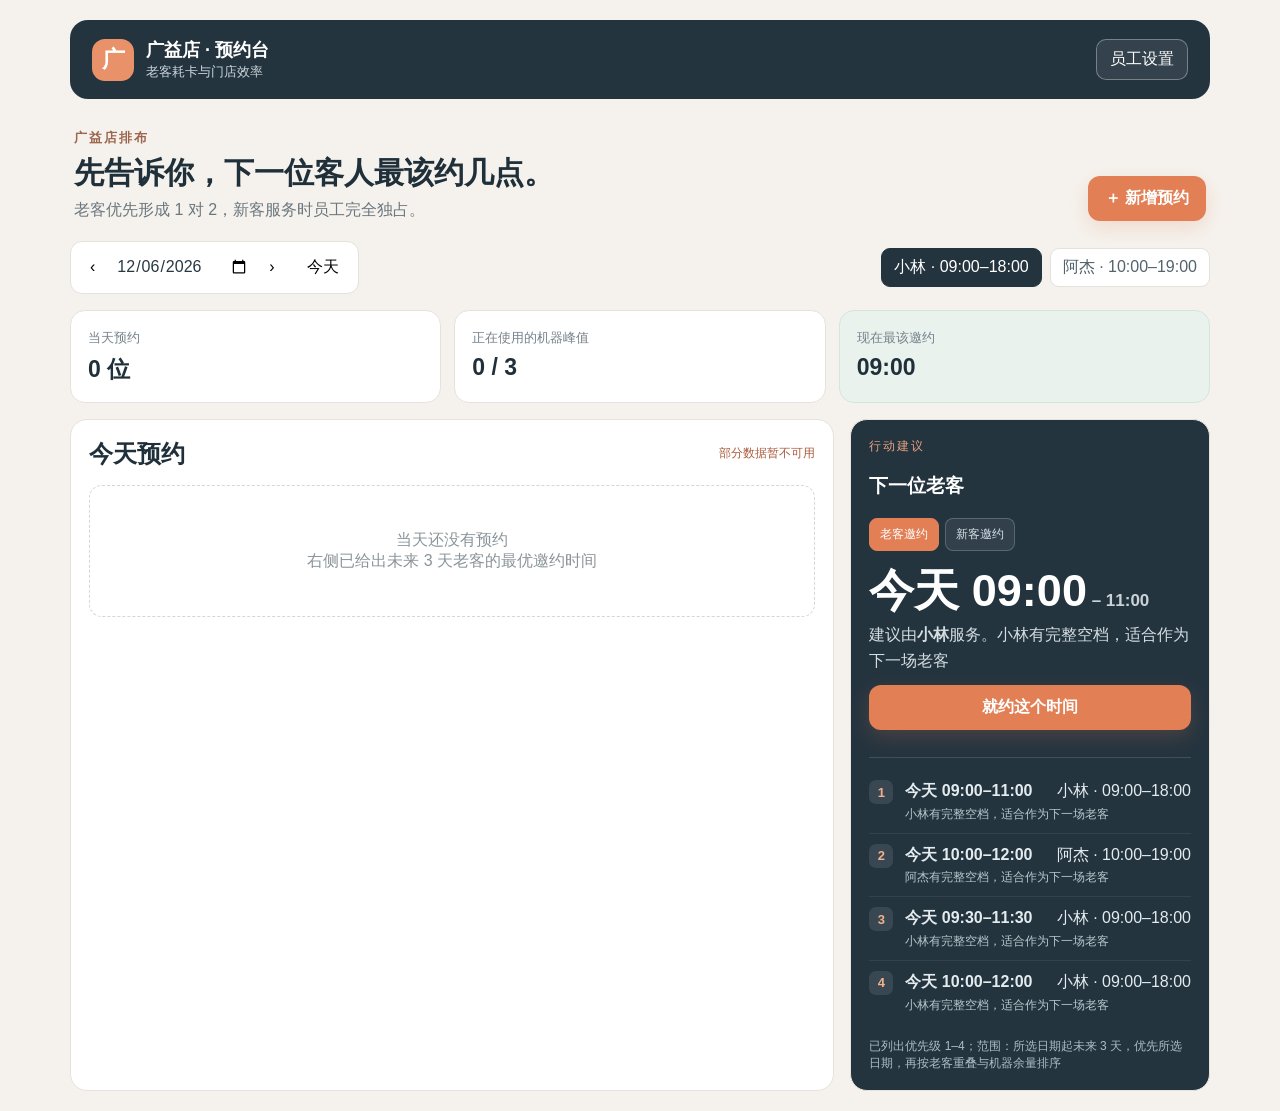
==== guangyi/index.html @ fbfb7213 "Add standalone Guangyi store appointment desk" ====
<!doctype html>
<html lang="zh-CN">
<head>
  <meta charset="utf-8">
  <meta name="viewport" content="width=device-width,initial-scale=1,viewport-fit=cover">
  <meta name="theme-color" content="#24343f">
  <title>广益店 · 预约台</title>
  <style>
    *{box-sizing:border-box}body{margin:0;background:#f5f2ed;color:#20303a;font-family:-apple-system,BlinkMacSystemFont,"Segoe UI","PingFang SC","Microsoft YaHei",sans-serif}button,input,select{font:inherit}button{cursor:pointer}.app{max-width:1180px;margin:auto;padding:20px}.top{display:flex;justify-content:space-between;align-items:center;background:#24343f;color:#fff;padding:18px 22px;border-radius:18px}.brand{display:flex;gap:12px;align-items:center}.logo{width:42px;height:42px;border-radius:13px;background:#e99168;display:grid;place-items:center;font-size:23px;font-weight:800}.brand strong{display:block;font-size:18px}.brand small{color:#cbd5da}.ghost{border:1px solid #ffffff55;background:#ffffff12;color:#fff;border-radius:10px;padding:9px 13px}.intro{display:flex;justify-content:space-between;gap:20px;align-items:end;padding:30px 4px 20px}.intro p{margin:0 0 7px;color:#9c654c;font-size:13px;font-weight:700;letter-spacing:2px}.intro h1{margin:0;font-size:30px;line-height:1.25}.intro span{display:block;margin-top:8px;color:#6b777e}.primary{border:0;background:#e27f55;color:#fff;border-radius:12px;padding:12px 17px;font-weight:700;box-shadow:0 7px 20px #e27f5533}.controls{display:flex;justify-content:space-between;gap:12px;align-items:center;margin-bottom:16px}.datebox,.stafftabs{display:flex;align-items:center;gap:8px}.datebox{background:#fff;padding:7px;border-radius:12px;border:1px solid #e5e1dc}.datebox button,.stafftabs button{border:0;background:transparent;padding:8px 12px;border-radius:9px}.datebox input{border:0;color:#283843;outline:0}.stafftabs{flex-wrap:wrap}.stafftabs button{background:#fff;border:1px solid #e5e1dc;color:#53636c}.stafftabs button.active{background:#24343f;color:#fff;border-color:#24343f}.stats{display:grid;grid-template-columns:repeat(3,1fr);gap:13px;margin-bottom:16px}.stat{background:#fff;padding:17px;border-radius:15px;border:1px solid #e7e2dc}.stat small{color:#75828a}.stat strong{display:block;font-size:23px;margin-top:7px}.stat.best{background:#eaf2ee;border-color:#d3e6dc}.grid{display:grid;grid-template-columns:minmax(0,1.7fr) minmax(280px,.8fr);gap:16px}.panel{background:#fff;border:1px solid #e7e2dc;border-radius:17px;padding:18px}.panelhead{display:flex;justify-content:space-between;align-items:center;margin-bottom:15px}.panelhead h2,.panelhead h3{margin:0}.status{font-size:12px;color:#62816e}.schedule{display:grid;gap:10px}.empty{padding:44px 15px;text-align:center;color:#89949a;border:1px dashed #d9d5cf;border-radius:13px}.booking{display:grid;grid-template-columns:92px 1fr auto;gap:12px;align-items:center;border:1px solid #e6e1da;border-left:5px solid #6f94c8;border-radius:12px;padding:13px;background:#fff}.booking.old{border-left-color:#e58d64}.booking time{font-weight:800}.booking strong{display:block}.booking small{color:#79868d}.delete{border:0;background:#f6eee9;color:#a45639;border-radius:8px;padding:7px 9px}.recommend{background:#24343f;color:#fff}.recommend .eyebrow{color:#e8a07f;font-size:12px;letter-spacing:2px}.heroTime{font-size:45px;font-weight:850;line-height:1;margin:17px 0 9px}.heroTime small{font-size:17px;color:#c9d3d8}.reason{color:#d4dde1;line-height:1.6}.recommend .primary{width:100%;margin:12px 0}.alts{border-top:1px solid #ffffff22;margin-top:15px;padding-top:12px}.alt{display:flex;justify-content:space-between;color:#e3ebee;padding:9px 0;border-bottom:1px solid #ffffff12}.syncnote{font-size:12px;color:#aebcc3;margin-top:14px}.backdrop{position:fixed;inset:0;background:#17232bbb;display:none;align-items:center;justify-content:center;padding:18px;z-index:20}.backdrop.show{display:flex}.modal{width:min(520px,100%);max-height:92vh;overflow:auto;background:#fff;border-radius:18px;padding:22px}.modalhead{display:flex;justify-content:space-between;align-items:center;margin-bottom:16px}.modalhead h2{margin:0}.close{border:0;background:#eeeae5;border-radius:9px;width:34px;height:34px;font-size:21px}.field{display:block;margin:13px 0;color:#53616a;font-size:13px}.field input,.field select{display:block;width:100%;margin-top:7px;padding:12px;border:1px solid #ddd8d2;border-radius:10px;background:#fff}.twocol{display:grid;grid-template-columns:1fr 1fr;gap:12px}.actions{display:flex;justify-content:flex-end;gap:9px;margin-top:18px}.secondary{border:1px solid #d9d3cc;background:#fff;border-radius:10px;padding:10px 14px}.employeeRow{border:1px solid #e2ddd7;border-radius:12px;padding:12px;margin:9px 0}.employeeRow .rowtop{display:flex;justify-content:space-between;align-items:center;margin-bottom:9px}.employeeRow input[type=text]{border:0;font-weight:700;max-width:140px}.employeeRow .times{display:flex;gap:7px;align-items:center}.employeeRow .times input{min-width:0;width:115px;padding:8px;border:1px solid #ddd8d2;border-radius:8px}.toast{position:fixed;left:50%;bottom:28px;transform:translateX(-50%);background:#24343f;color:#fff;padding:11px 17px;border-radius:12px;opacity:0;pointer-events:none;transition:.2s;z-index:30}.toast.show{opacity:1}.offline{color:#a95c3e}
    @media(max-width:760px){.app{padding:12px}.top{border-radius:14px}.intro{align-items:flex-start;flex-direction:column;padding-top:22px}.intro h1{font-size:25px}.controls{align-items:stretch;flex-direction:column}.datebox{justify-content:space-between}.stafftabs{overflow:auto;flex-wrap:nowrap}.stafftabs button{white-space:nowrap}.stats{grid-template-columns:1fr}.grid{grid-template-columns:1fr}.recommend{grid-row:1}.booking{grid-template-columns:78px 1fr}.booking .delete{grid-column:2;justify-self:start}.twocol{grid-template-columns:1fr}.heroTime{font-size:39px}}
    .recTabs{display:flex;gap:6px;margin:13px 0 3px}.recTabs button{border:1px solid #ffffff33;background:#ffffff10;color:#d5e0e4;border-radius:8px;padding:7px 10px;font-size:12px}.recTabs button.active{background:#e27f55;border-color:#e27f55;color:#fff}.alts{border-top:1px solid #ffffff22;margin-top:15px;padding-top:12px}.alt{display:grid;grid-template-columns:28px 1fr;gap:8px;color:#e3ebee;padding:10px 0;border-bottom:1px solid #ffffff12}.alt:last-child{border-bottom:0}.rank{width:24px;height:24px;border-radius:7px;background:#ffffff18;color:#f2b08e;display:grid;place-items:center;font-weight:800;font-size:13px}.altmain{min-width:0}.alttop{display:flex;justify-content:space-between;gap:8px;line-height:1.35}.altmeta{display:block;color:#b8c6cc;font-size:12px;margin-top:4px}
  </style>
</head>
<body>
  <main class="app">
    <header class="top"><div class="brand"><div class="logo">广</div><div><strong>广益店 · 预约台</strong><small>老客耗卡与门店效率</small></div></div><button class="ghost" id="settingsBtn">员工设置</button></header>
    <section class="intro"><div><p>广益店排布</p><h1>先告诉你，下一位客人最该约几点。</h1><span>老客优先形成 1 对 2，新客服务时员工完全独占。</span></div><button class="primary" id="addBtn">＋ 新增预约</button></section>
    <section class="controls"><div class="datebox"><button id="prevDay">‹</button><input id="dateInput" type="date"><button id="nextDay">›</button><button id="todayBtn">今天</button></div><div class="stafftabs" id="staffTabs"></div></section>
    <section class="stats"><div class="stat"><small>当天预约</small><strong id="countStat">0 位</strong></div><div class="stat"><small>正在使用的机器峰值</small><strong id="machineStat">0 / 3</strong></div><div class="stat best"><small>现在最该邀约</small><strong id="bestStat">—</strong></div></section>
    <section class="grid"><div class="panel"><div class="panelhead"><h2 id="scheduleTitle">当天预约</h2><span class="status" id="syncStatus">正在同步…</span></div><div class="schedule" id="schedule"></div></div><aside class="panel recommend"><div class="eyebrow">行动建议</div><h3 id="recommendTitle">下一位老客</h3><div class="recTabs"><button data-rec-type="old" class="active">老客邀约</button><button data-rec-type="new">新客邀约</button></div><div id="recommendBody"></div></aside></section>
  </main>

  <div class="backdrop" id="bookingModal"><div class="modal"><div class="modalhead"><h2>新增预约</h2><button class="close" data-close="bookingModal">×</button></div><label class="field">客人姓名<input id="customerInput" placeholder="例如：王女士"></label><div class="twocol"><label class="field">客人类型<select id="typeInput"><option value="old">老客 · 1 对 2</option><option value="new">新客 · 1 对 1</option></select></label><label class="field">服务安排（默认系统自动）<select id="employeeInput"></select></label></div><div class="twocol"><label class="field">开始时间<select id="timeInput"></select></label><label class="field" id="machineField">使用机器数<select id="machineInput"><option value="1">1 台</option><option value="2">2 台</option></select></label></div><div class="actions"><button class="secondary" data-close="bookingModal">取消</button><button class="primary" id="saveBooking">保存预约</button></div></div></div>
  <div class="backdrop" id="settingsModal"><div class="modal"><div class="modalhead"><h2>员工排班</h2><button class="close" data-close="settingsModal">×</button></div><div id="employeeSettings"></div><button class="secondary" id="addEmployee">＋ 添加员工</button><div class="actions"><button class="primary" id="saveSettings">保存设置</button></div></div></div>
  <div class="toast" id="toast"></div>

  <script>
  (()=>{
    const DATA_URL='https://api.npoint.io/6899a8f889700b69a0fe';
    const AIDIO_URL='https://cms-pro.qitianmeishi.com/admin-api/aidio/open/data/v2';
    const AIDIO_KEY=atob('RHQ1UmVHMnl3NWtDN0ZmVGNERWF5VGVpMTlwMTFNMmg=');
    const STORE_ID=14;
    const DEFAULT_EMPLOYEES=[{id:'a',name:'小林',color:'#ec8f63',start:'09:00',end:'18:00',active:true},{id:'b',name:'阿杰',color:'#5b8def',start:'10:00',end:'19:00',active:true}];
    let state={appointments:[],employees:DEFAULT_EMPLOYEES.map(x=>({...x})),dismissedExternalIds:[]};
    let externalAppointments=[];
    const $=id=>document.getElementById(id), pad=n=>String(n).padStart(2,'0');
    let date=localDate(new Date()), selected='a', recommendationType='old', recs=[];
    function localDate(d){return d.getFullYear()+'-'+pad(d.getMonth()+1)+'-'+pad(d.getDate())}
    function toMin(v){const [h,m]=v.split(':').map(Number);return h*60+m}
    function fromMin(n){return pad(Math.floor(n/60))+':'+pad(n%60)}
    function overlaps(a,b,c,d){return a<d&&c<b}
    function esc(v){return String(v).replace(/[&<>'"]/g,c=>({'&':'&amp;','<':'&lt;','>':'&gt;',"'":'&#39;','"':'&quot;'}[c]))}
    function slots(){return Array.from({length:19},(_,i)=>fromMin(9*60+i*30))}
    function dayItems(targetDate=date){return [...state.appointments,...externalAppointments].filter(a=>a.date===targetDate)}
    function employee(id){return state.employees.find(e=>e.id===id)}
    function bookable(empId,start,type,machineCount=1,targetDate=date){const emp=employee(empId);if(!emp||!emp.active)return false;const s=toMin(start),e=s+120;if(s<toMin(emp.start)||s>toMin(emp.end)-60)return false;for(let m=s;m<e;m+=30){const busy=dayItems(targetDate).filter(a=>a.employeeId===empId&&overlaps(m,m+30,toMin(a.start),toMin(a.end)));if(type==='new'&&busy.length)return false;if(type==='old'&&(busy.some(a=>a.type==='new')||busy.filter(a=>a.type==='old').length>=2))return false;const machines=dayItems(targetDate).filter(a=>overlaps(m,m+30,toMin(a.start),toMin(a.end))).reduce((sum,a)=>sum+(Number(a.machines)||1),0);if(machines+Number(machineCount)>3)return false}return true}
    function recommendations(){const type=recommendationType,base=date||localDate(new Date()),today=localDate(new Date()),all=[];for(let offset=0;offset<3;offset++){const d=new Date(base+'T12:00:00');d.setDate(d.getDate()+offset);const targetDate=localDate(d),dayOffset=Math.round((new Date(targetDate+'T12:00:00')-new Date(today+'T12:00:00'))/86400000);state.employees.filter(e=>e.active).forEach(emp=>slots().filter(s=>bookable(emp.id,s,type,1,targetDate)).forEach(slot=>{const s=toMin(slot),e=s+120,busy=dayItems(targetDate).filter(a=>a.employeeId===emp.id&&overlaps(s,e,toMin(a.start),toMin(a.end))),olds=busy.filter(a=>a.type==='old').sort((a,b)=>Math.abs(s-toMin(a.start))-Math.abs(s-toMin(b.start))),hit=olds[0],spacing=hit?Math.abs(s-toMin(hit.start)):0,score=type==='old'?(hit?(spacing===30?120:spacing===0?112:104):40):(busy.length?0:80);all.push({slot,employeeId:emp.id,targetDate,dayOffset,score:score+(emp.id===selected?4:0)-s/10000,overlap:!!hit,reason:type==='old'?(hit?(spacing===30?`与${emp.name}现有老客错开 30 分钟，形成更顺手的 1 对 2`:`与${emp.name}的老客 ${hit.start}–${hit.end} 重叠，可组成 1 对 2`):`${emp.name}有完整空档，适合作为下一场老客`):`${emp.name}有连续 2 小时空档，安排新客不会影响其他服务`})}))}const sorted=all.sort((a,b)=>a.dayOffset-b.dayOffset||b.score-a.score||toMin(a.slot)-toMin(b.slot)),picked=[];if(sorted.length)picked.push(sorted[0]);state.employees.filter(e=>e.active).forEach(emp=>{if(picked.some(r=>r.employeeId===emp.id))return;const alt=sorted.find(r=>r.employeeId===emp.id);if(alt)picked.push(alt)});sorted.forEach(r=>{if(picked.length<6&&!picked.some(x=>x.targetDate===r.targetDate&&x.slot===r.slot&&x.employeeId===r.employeeId))picked.push(r)});return picked.slice(0,6)}
    function suggestedImportedEmployee(type,start,targetDate,existing){const s=toMin(start),e=s+120,items=[...state.appointments,...existing];return state.employees.filter(emp=>emp.active).map(emp=>{const busy=items.filter(a=>a.employeeId===emp.id&&overlaps(s,e,toMin(a.start),toMin(a.end)));const oldBusy=busy.filter(a=>a.type==='old').length;const hasNew=busy.some(a=>a.type==='new');let score=type==='new'?(busy.length?0:100):(hasNew||oldBusy>=2?-100:(oldBusy===1?120:40));return {id:emp.id,score}}).sort((a,b)=>b.score-a.score)[0]?.id||''}
    async function syncAidio(){const base=localDate(new Date()),endDate=new Date(base+'T12:00:00');endDate.setDate(endDate.getDate()+2);const end=localDate(endDate),ctl=new AbortController(),timer=setTimeout(()=>ctl.abort(),6000);try{const r=await fetch(AIDIO_URL,{method:'POST',headers:{'x-open-key':AIDIO_KEY,'tenant-id':'1','content-type':'application/json'},body:JSON.stringify({queryParam:{customerRegister:{storeId:STORE_ID,inviteArriveTime:[base,end]}}}),signal:ctl.signal});if(!r.ok)throw 0;const d=await r.json(),mapped=[];(Array.isArray(d.customerRegister)?d.customerRegister:[]).filter(a=>(a.recordTypeDesc==='预约记录'||a.recordType==='预约记录')&&a.arriveStatusDesc!=='已取消'&&a.serviceStatusDesc!=='已取消'&&a.inviteArriveTime&&a.id&&!state.dismissedExternalIds.includes(String(a.id))).forEach(a=>{const m=String(a.inviteArriveTime).match(/^(\d{4}-\d{2}-\d{2})[ T](\d{2}:\d{2})/);if(!m)return;const type=['group_new','offline_new'].includes(a.consumeType)?'new':'old',same=state.employees.find(e=>(a.clerkName&&e.name===a.clerkName)||(a.clerkId&&e.id===String(a.clerkId))),employeeId=same?.id||suggestedImportedEmployee(type,m[2],m[1],mapped);mapped.push({id:'aidio-'+a.id,sourceId:String(a.id),external:true,date:m[1],start:m[2],end:fromMin(toMin(m[2])+120),customer:a.customerName||'未填写姓名',type,employeeId,machines:1,consumeTypeDesc:a.consumeTypeDesc||'',clerkName:a.clerkName||''})});externalAppointments=mapped}finally{clearTimeout(timer)}}
    async function load(){let cloudOk=false,aidioOk=false;const ctl=new AbortController(),timer=setTimeout(()=>ctl.abort(),6000);try{const r=await fetch(DATA_URL+'?t='+Date.now(),{cache:'no-store',signal:ctl.signal});if(!r.ok)throw 0;const d=await r.json();if(Array.isArray(d.appointments))state.appointments=d.appointments;if(Array.isArray(d.employees)&&d.employees.length)state.employees=d.employees;if(Array.isArray(d.dismissedExternalIds))state.dismissedExternalIds=d.dismissedExternalIds.map(String);cloudOk=true}catch(e){}finally{clearTimeout(timer)}try{await syncAidio();aidioOk=true}catch(e){}$('syncStatus').textContent=cloudOk&&aidioOk?'邀约系统已同步':aidioOk?'邀约系统已同步 · 本地保存暂不可用':'部分数据暂不可用';$('syncStatus').className=cloudOk&&aidioOk?'status':'status offline';render()}
    async function persist(){ $('syncStatus').textContent='正在保存…';try{const r=await fetch(DATA_URL,{method:'POST',headers:{'content-type':'application/json'},body:JSON.stringify(state)});if(!r.ok)throw 0;$('syncStatus').textContent='已保存到云端';return true}catch(e){$('syncStatus').textContent='保存失败，请重试';$('syncStatus').className='status offline';toast('保存失败，请检查网络');return false}}
    function toast(text){const el=$('toast');el.textContent=text;el.classList.add('show');setTimeout(()=>el.classList.remove('show'),2200)}
    function peakMachines(){let max=0;slots().forEach(s=>{const m=toMin(s);max=Math.max(max,dayItems().filter(a=>overlaps(m,m+30,toMin(a.start),toMin(a.end))).reduce((sum,a)=>sum+(Number(a.machines)||1),0))});return max}
    function render(){if(!employee(selected)?.active)selected=state.employees.find(e=>e.active)?.id||state.employees[0]?.id;const items=dayItems().sort((a,b)=>toMin(a.start)-toMin(b.start));recs=recommendations();$('dateInput').value=date;$('countStat').textContent=items.length+' 位';$('machineStat').textContent=peakMachines()+' / 3';$('bestStat').textContent=recs[0]?.slot||'暂无空档';$('scheduleTitle').textContent=(date===localDate(new Date())?'今天':'当天')+'预约';$('staffTabs').innerHTML=state.employees.filter(e=>e.active).map(e=>`<button class="${e.id===selected?'active':''}" data-staff="${esc(e.id)}">${esc(e.name)} · ${esc(e.start)}–${esc(e.end)}</button>`).join('');$('schedule').innerHTML=items.length?items.map(a=>{const e=employee(a.employeeId),sourceType=a.external&&a.consumeTypeDesc?` · ${esc(a.consumeTypeDesc)}`:'';return `<div class="booking ${a.type}"><time>${esc(a.start)}–${esc(a.end)}</time><div><strong>${esc(a.customer)}</strong><small>${a.type==='old'?'老客 · 1 对 2':'新客 · 1 对 1'}${sourceType} · ${esc(e?.name||'未分配')} · ${Number(a.machines)||1} 台机器${a.external?' · 邀约系统同步（只读）':''}</small></div><button class="delete" data-delete="${esc(a.id)}" data-external="${a.external?'1':''}" title="${a.external?'仅从本预约台隐藏，不会删除邀约系统记录':'删除本地预约'}">删除</button></div>`}).join(''):'<div class="empty">当天还没有预约<br>右侧已给出未来 3 天老客的最优邀约时间</div>';renderRecommendation();bindDynamic()}
    function renderRecommendation(){const box=$('recommendBody');$('recommendTitle').textContent=recommendationType==='old'?'下一位老客':'下一位新客';document.querySelectorAll('[data-rec-type]').forEach(b=>b.classList.toggle('active',b.dataset.recType===recommendationType));if(!recs.length){box.innerHTML='<div class="empty">所选日期起未来 3 天没有可承接的'+(recommendationType==='old'?'老客':'新客')+'空档</div>';return}const best=recs[0],dayName=r=>r.dayOffset===0?'今天':r.dayOffset===1?'明天':r.dayOffset===2?'后天':r.targetDate.slice(5).replace('-','月')+'日',empInfo=r=>{const e=employee(r.employeeId);return e?`${e.name} · ${e.start}–${e.end}`:'未分配'},bestEmp=employee(best.employeeId)?.name||'';box.innerHTML=`<div class="heroTime">${dayName(best)} ${best.slot}<small> – ${fromMin(toMin(best.slot)+120)}</small></div><div class="reason">建议由<strong>${esc(bestEmp)}</strong>服务。${esc(best.reason)}</div><button class="primary" id="useBest">就约这个时间</button><div class="alts"><div class="alt"><span class="rank">1</span><div class="altmain"><div class="alttop"><strong>${dayName(best)} ${best.slot}–${fromMin(toMin(best.slot)+120)}</strong><span>${esc(empInfo(best))}</span></div><small class="altmeta">${esc(best.reason)}</small></div></div>${recs.slice(1,4).map((r,i)=>`<div class="alt"><span class="rank">${i+2}</span><div class="altmain"><div class="alttop"><strong>${dayName(r)} ${r.slot}–${fromMin(toMin(r.slot)+120)}</strong><span>${esc(empInfo(r))}</span></div><small class="altmeta">${esc(r.reason)}</small></div></div>`).join('')}</div><div class="syncnote">已列出优先级 1–4；范围：所选日期起未来 3 天，优先所选日期，再按${recommendationType==='old'?'老客重叠与机器余量':'完整 2 小时空档与机器余量'}排序</div>`;$('useBest').onclick=()=>{date=best.targetDate;openBooking(best.employeeId,best.slot)}}
    function bindDynamic(){document.querySelectorAll('[data-staff]').forEach(b=>b.onclick=()=>{selected=b.dataset.staff;render()});document.querySelectorAll('[data-rec-type]').forEach(b=>b.onclick=()=>{recommendationType=b.dataset.recType;render()});document.querySelectorAll('[data-delete]').forEach(b=>b.onclick=async()=>{const id=b.dataset.delete;if(b.dataset.external){const sourceId=String(id).replace(/^aidio-/,'');if(!state.dismissedExternalIds.includes(sourceId))state.dismissedExternalIds.push(sourceId);externalAppointments=externalAppointments.filter(a=>a.id!==id);render();await persist();toast('已从预约台删除（邀约系统原记录不变）')}else{state.appointments=state.appointments.filter(a=>a.id!==id);render();await persist();toast('预约已删除')}})}
    function suggestedEmployee(type='old',machines=1,targetDate=date){const candidates=[];state.employees.filter(e=>e.active).forEach(emp=>{const valid=slots().filter(s=>bookable(emp.id,s,type,machines,targetDate));if(!valid.length)return;const slot=valid[0],s=toMin(slot),hit=dayItems(targetDate).some(a=>a.employeeId===emp.id&&a.type==='old'&&overlaps(s,s+120,toMin(a.start),toMin(a.end)));const score=type==='old'?(hit?120:40):(dayItems(targetDate).some(a=>a.employeeId===emp.id&&overlaps(s,s+120,toMin(a.start),toMin(a.end)))?0:80);candidates.push({employeeId:emp.id,slot,score:score+(emp.id===selected?4:0)})});return candidates.sort((a,b)=>b.score-a.score||toMin(a.slot)-toMin(b.slot))[0]}
    function employeeForSlot(type,machines,start,targetDate=date){const s=toMin(start),candidates=state.employees.filter(e=>e.active&&bookable(e.id,start,type,machines,targetDate)).map(e=>{const busy=dayItems(targetDate).filter(a=>a.employeeId===e.id&&overlaps(s,s+120,toMin(a.start),toMin(a.end)));const oldOverlap=busy.some(a=>a.type==='old');const score=type==='old'?(oldOverlap?120:40):(busy.length?0:80);return {employeeId:e.id,score:score+(e.id===selected?4:0)}});return candidates.sort((a,b)=>b.score-a.score)[0]?.employeeId||''}
    function fillBookingTimes(){const emp=$('employeeInput').value,type=$('typeInput').value,machines=type==='new'?1:Number($('machineInput').value||1),good=slots().filter(s=>emp==='auto'?state.employees.some(e=>e.active&&bookable(e.id,s,type,machines)):bookable(emp,s,type,machines));$('timeInput').innerHTML=good.map(s=>`<option>${s}</option>`).join('')||'<option>暂无可约时间</option>'}
    function openBooking(empId,start){$('customerInput').value='';$('typeInput').value='old';$('machineInput').value='1';$('machineField').style.display='';$('employeeInput').innerHTML='<option value="auto">系统自动安排（推荐）</option>'+state.employees.filter(e=>e.active).map(e=>`<option value="${esc(e.id)}">${esc(e.name)} · ${esc(e.start)}–${esc(e.end)}</option>`).join('');const suggestion=suggestedEmployee('old',1,date);start=start||suggestion?.slot;$('employeeInput').value=empId||'auto';fillBookingTimes();if(start&&[...$('timeInput').options].some(o=>o.value===start))$('timeInput').value=start;$('bookingModal').classList.add('show');setTimeout(()=>$('customerInput').focus(),50)}
    function renderSettings(){ $('employeeSettings').innerHTML=state.employees.map((e,i)=>`<div class="employeeRow" data-index="${i}"><div class="rowtop"><input type="text" data-k="name" value="${esc(e.name)}"><label><input type="checkbox" data-k="active" ${e.active?'checked':''}> 上班</label></div><div class="times"><input type="time" data-k="start" value="${esc(e.start)}"><span>至</span><input type="time" data-k="end" value="${esc(e.end)}"></div></div>`).join('')}
    $('addBtn').onclick=()=>openBooking();$('settingsBtn').onclick=()=>{renderSettings();$('settingsModal').classList.add('show')};document.querySelectorAll('[data-close]').forEach(b=>b.onclick=()=>$(b.dataset.close).classList.remove('show'));$('typeInput').onchange=()=>{const type=$('typeInput').value;$('machineField').style.display=type==='new'?'none':'';if(type==='new')$('machineInput').value='1';$('employeeInput').value='auto';const suggestion=suggestedEmployee(type,type==='new'?1:Number($('machineInput').value||1),date);fillBookingTimes();if(suggestion&&[...$('timeInput').options].some(o=>o.value===suggestion.slot))$('timeInput').value=suggestion.slot};$('machineInput').onchange=fillBookingTimes;$('employeeInput').onchange=fillBookingTimes;$('dateInput').onchange=e=>{date=e.target.value;render()};$('todayBtn').onclick=()=>{date=localDate(new Date());render()};function moveDay(n){const d=new Date(date+'T12:00:00');d.setDate(d.getDate()+n);date=localDate(d);render()}$('prevDay').onclick=()=>moveDay(-1);$('nextDay').onclick=()=>moveDay(1);
    $('saveBooking').onclick=async()=>{const name=$('customerInput').value.trim(),start=$('timeInput').value,chosenEmp=$('employeeInput').value,type=$('typeInput').value,machines=type==='new'?1:Number($('machineInput').value||1),empId=chosenEmp==='auto'?employeeForSlot(type,machines,start):chosenEmp;if(!name)return toast('请填写客人姓名');if(!start||!empId||!bookable(empId,start,type,machines))return toast('这个时间不能预约，请从可用时间中选择');state.appointments.push({id:crypto.randomUUID?crypto.randomUUID():Date.now().toString(36),date,start,end:fromMin(toMin(start)+120),customer:name,type,employeeId:empId,machines});$('bookingModal').classList.remove('show');render();await persist();toast('预约已添加，系统已安排服务员工')};
    $('addEmployee').onclick=()=>{state.employees.push({id:'e'+Date.now(),name:'员工 '+(state.employees.length+1),color:'#8a6fdf',start:'10:00',end:'19:00',active:true});renderSettings()};$('saveSettings').onclick=async()=>{document.querySelectorAll('.employeeRow').forEach(row=>{const e=state.employees[Number(row.dataset.index)];row.querySelectorAll('[data-k]').forEach(input=>e[input.dataset.k]=input.type==='checkbox'?input.checked:input.value)});$('settingsModal').classList.remove('show');render();await persist();toast('员工设置已保存')};
    window.addEventListener('focus',load);setInterval(load,30000);load();
  })();
  </script>
</body>
</html>
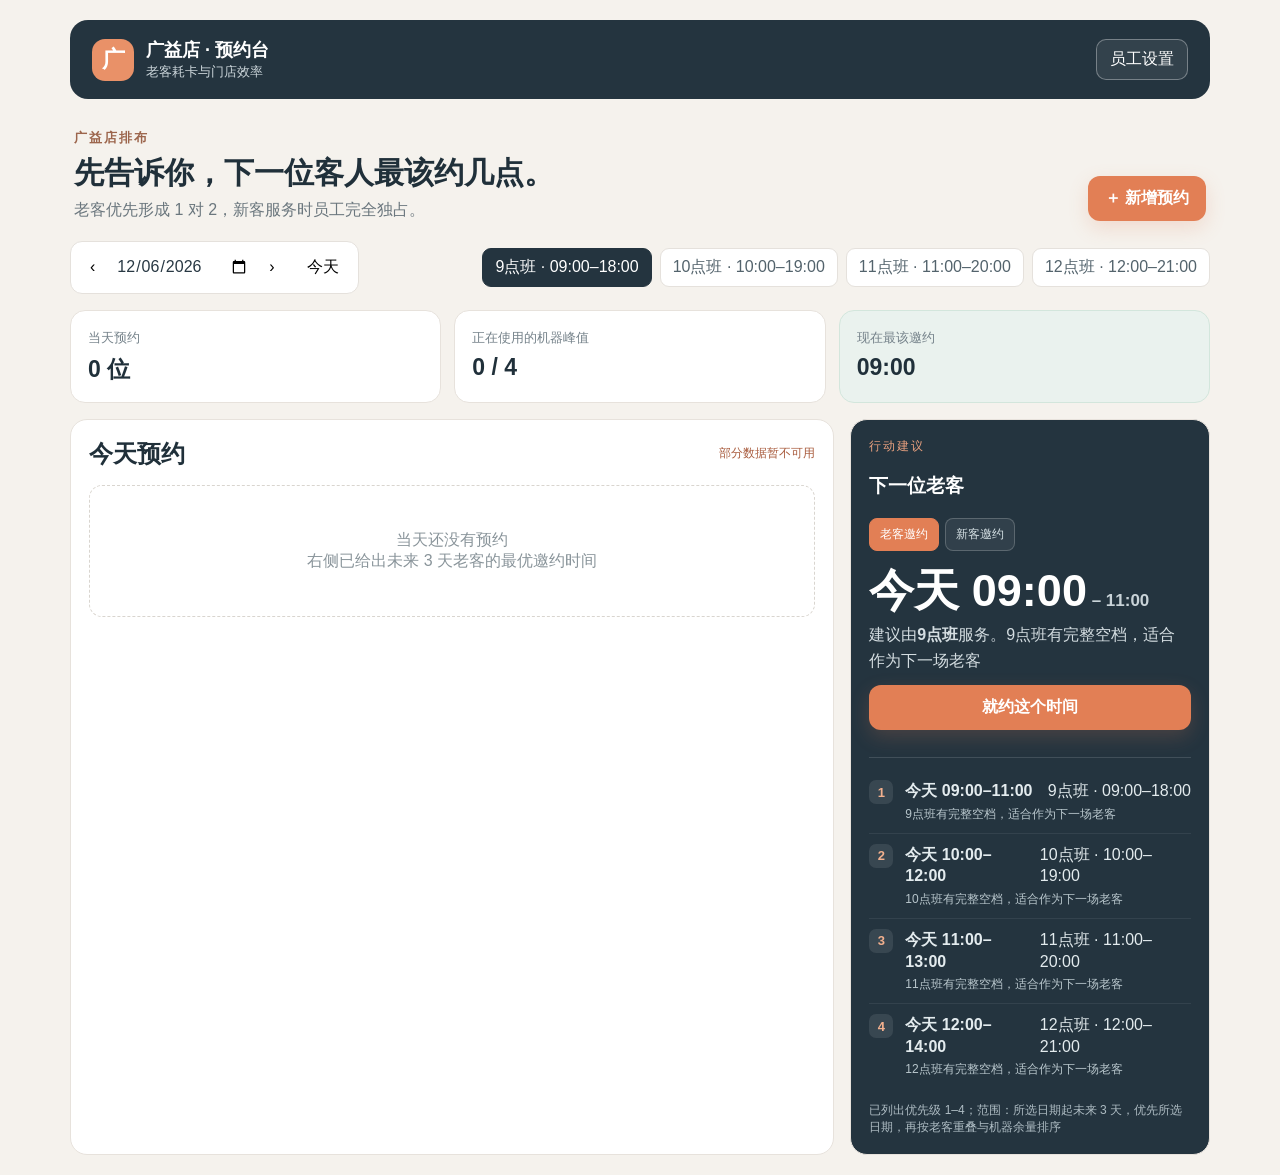
==== commit 7d2233e8: "Configure Guangyi desk for four shifts and machines" ====
--- a/guangyi/index.html
+++ b/guangyi/index.html
@@ -16,7 +16,7 @@
     <header class="top"><div class="brand"><div class="logo">广</div><div><strong>广益店 · 预约台</strong><small>老客耗卡与门店效率</small></div></div><button class="ghost" id="settingsBtn">员工设置</button></header>
     <section class="intro"><div><p>广益店排布</p><h1>先告诉你，下一位客人最该约几点。</h1><span>老客优先形成 1 对 2，新客服务时员工完全独占。</span></div><button class="primary" id="addBtn">＋ 新增预约</button></section>
     <section class="controls"><div class="datebox"><button id="prevDay">‹</button><input id="dateInput" type="date"><button id="nextDay">›</button><button id="todayBtn">今天</button></div><div class="stafftabs" id="staffTabs"></div></section>
-    <section class="stats"><div class="stat"><small>当天预约</small><strong id="countStat">0 位</strong></div><div class="stat"><small>正在使用的机器峰值</small><strong id="machineStat">0 / 3</strong></div><div class="stat best"><small>现在最该邀约</small><strong id="bestStat">—</strong></div></section>
+    <section class="stats"><div class="stat"><small>当天预约</small><strong id="countStat">0 位</strong></div><div class="stat"><small>正在使用的机器峰值</small><strong id="machineStat">0 / 4</strong></div><div class="stat best"><small>现在最该邀约</small><strong id="bestStat">—</strong></div></section>
     <section class="grid"><div class="panel"><div class="panelhead"><h2 id="scheduleTitle">当天预约</h2><span class="status" id="syncStatus">正在同步…</span></div><div class="schedule" id="schedule"></div></div><aside class="panel recommend"><div class="eyebrow">行动建议</div><h3 id="recommendTitle">下一位老客</h3><div class="recTabs"><button data-rec-type="old" class="active">老客邀约</button><button data-rec-type="new">新客邀约</button></div><div id="recommendBody"></div></aside></section>
   </main>
 
@@ -30,7 +30,8 @@
     const AIDIO_URL='https://cms-pro.qitianmeishi.com/admin-api/aidio/open/data/v2';
     const AIDIO_KEY=atob('RHQ1UmVHMnl3NWtDN0ZmVGNERWF5VGVpMTlwMTFNMmg=');
     const STORE_ID=14;
-    const DEFAULT_EMPLOYEES=[{id:'a',name:'小林',color:'#ec8f63',start:'09:00',end:'18:00',active:true},{id:'b',name:'阿杰',color:'#5b8def',start:'10:00',end:'19:00',active:true}];
+    const MACHINE_COUNT=4;
+    const DEFAULT_EMPLOYEES=[{id:'a',name:'9点班',color:'#ec8f63',start:'09:00',end:'18:00',active:true},{id:'b',name:'10点班',color:'#5b8def',start:'10:00',end:'19:00',active:true},{id:'c',name:'11点班',color:'#76a66b',start:'11:00',end:'20:00',active:true},{id:'d',name:'12点班',color:'#9a78c5',start:'12:00',end:'21:00',active:true}];
     let state={appointments:[],employees:DEFAULT_EMPLOYEES.map(x=>({...x})),dismissedExternalIds:[]};
     let externalAppointments=[];
     const $=id=>document.getElementById(id), pad=n=>String(n).padStart(2,'0');
@@ -43,7 +44,7 @@
     function slots(){return Array.from({length:19},(_,i)=>fromMin(9*60+i*30))}
     function dayItems(targetDate=date){return [...state.appointments,...externalAppointments].filter(a=>a.date===targetDate)}
     function employee(id){return state.employees.find(e=>e.id===id)}
-    function bookable(empId,start,type,machineCount=1,targetDate=date){const emp=employee(empId);if(!emp||!emp.active)return false;const s=toMin(start),e=s+120;if(s<toMin(emp.start)||s>toMin(emp.end)-60)return false;for(let m=s;m<e;m+=30){const busy=dayItems(targetDate).filter(a=>a.employeeId===empId&&overlaps(m,m+30,toMin(a.start),toMin(a.end)));if(type==='new'&&busy.length)return false;if(type==='old'&&(busy.some(a=>a.type==='new')||busy.filter(a=>a.type==='old').length>=2))return false;const machines=dayItems(targetDate).filter(a=>overlaps(m,m+30,toMin(a.start),toMin(a.end))).reduce((sum,a)=>sum+(Number(a.machines)||1),0);if(machines+Number(machineCount)>3)return false}return true}
+    function bookable(empId,start,type,machineCount=1,targetDate=date){const emp=employee(empId);if(!emp||!emp.active)return false;const s=toMin(start),e=s+120;if(s<toMin(emp.start)||s>toMin(emp.end)-60)return false;for(let m=s;m<e;m+=30){const busy=dayItems(targetDate).filter(a=>a.employeeId===empId&&overlaps(m,m+30,toMin(a.start),toMin(a.end)));if(type==='new'&&busy.length)return false;if(type==='old'&&(busy.some(a=>a.type==='new')||busy.filter(a=>a.type==='old').length>=2))return false;const machines=dayItems(targetDate).filter(a=>overlaps(m,m+30,toMin(a.start),toMin(a.end))).reduce((sum,a)=>sum+(Number(a.machines)||1),0);if(machines+Number(machineCount)>MACHINE_COUNT)return false}return true}
     function recommendations(){const type=recommendationType,base=date||localDate(new Date()),today=localDate(new Date()),all=[];for(let offset=0;offset<3;offset++){const d=new Date(base+'T12:00:00');d.setDate(d.getDate()+offset);const targetDate=localDate(d),dayOffset=Math.round((new Date(targetDate+'T12:00:00')-new Date(today+'T12:00:00'))/86400000);state.employees.filter(e=>e.active).forEach(emp=>slots().filter(s=>bookable(emp.id,s,type,1,targetDate)).forEach(slot=>{const s=toMin(slot),e=s+120,busy=dayItems(targetDate).filter(a=>a.employeeId===emp.id&&overlaps(s,e,toMin(a.start),toMin(a.end))),olds=busy.filter(a=>a.type==='old').sort((a,b)=>Math.abs(s-toMin(a.start))-Math.abs(s-toMin(b.start))),hit=olds[0],spacing=hit?Math.abs(s-toMin(hit.start)):0,score=type==='old'?(hit?(spacing===30?120:spacing===0?112:104):40):(busy.length?0:80);all.push({slot,employeeId:emp.id,targetDate,dayOffset,score:score+(emp.id===selected?4:0)-s/10000,overlap:!!hit,reason:type==='old'?(hit?(spacing===30?`与${emp.name}现有老客错开 30 分钟，形成更顺手的 1 对 2`:`与${emp.name}的老客 ${hit.start}–${hit.end} 重叠，可组成 1 对 2`):`${emp.name}有完整空档，适合作为下一场老客`):`${emp.name}有连续 2 小时空档，安排新客不会影响其他服务`})}))}const sorted=all.sort((a,b)=>a.dayOffset-b.dayOffset||b.score-a.score||toMin(a.slot)-toMin(b.slot)),picked=[];if(sorted.length)picked.push(sorted[0]);state.employees.filter(e=>e.active).forEach(emp=>{if(picked.some(r=>r.employeeId===emp.id))return;const alt=sorted.find(r=>r.employeeId===emp.id);if(alt)picked.push(alt)});sorted.forEach(r=>{if(picked.length<6&&!picked.some(x=>x.targetDate===r.targetDate&&x.slot===r.slot&&x.employeeId===r.employeeId))picked.push(r)});return picked.slice(0,6)}
     function suggestedImportedEmployee(type,start,targetDate,existing){const s=toMin(start),e=s+120,items=[...state.appointments,...existing];return state.employees.filter(emp=>emp.active).map(emp=>{const busy=items.filter(a=>a.employeeId===emp.id&&overlaps(s,e,toMin(a.start),toMin(a.end)));const oldBusy=busy.filter(a=>a.type==='old').length;const hasNew=busy.some(a=>a.type==='new');let score=type==='new'?(busy.length?0:100):(hasNew||oldBusy>=2?-100:(oldBusy===1?120:40));return {id:emp.id,score}}).sort((a,b)=>b.score-a.score)[0]?.id||''}
     async function syncAidio(){const base=localDate(new Date()),endDate=new Date(base+'T12:00:00');endDate.setDate(endDate.getDate()+2);const end=localDate(endDate),ctl=new AbortController(),timer=setTimeout(()=>ctl.abort(),6000);try{const r=await fetch(AIDIO_URL,{method:'POST',headers:{'x-open-key':AIDIO_KEY,'tenant-id':'1','content-type':'application/json'},body:JSON.stringify({queryParam:{customerRegister:{storeId:STORE_ID,inviteArriveTime:[base,end]}}}),signal:ctl.signal});if(!r.ok)throw 0;const d=await r.json(),mapped=[];(Array.isArray(d.customerRegister)?d.customerRegister:[]).filter(a=>(a.recordTypeDesc==='预约记录'||a.recordType==='预约记录')&&a.arriveStatusDesc!=='已取消'&&a.serviceStatusDesc!=='已取消'&&a.inviteArriveTime&&a.id&&!state.dismissedExternalIds.includes(String(a.id))).forEach(a=>{const m=String(a.inviteArriveTime).match(/^(\d{4}-\d{2}-\d{2})[ T](\d{2}:\d{2})/);if(!m)return;const type=['group_new','offline_new'].includes(a.consumeType)?'new':'old',same=state.employees.find(e=>(a.clerkName&&e.name===a.clerkName)||(a.clerkId&&e.id===String(a.clerkId))),employeeId=same?.id||suggestedImportedEmployee(type,m[2],m[1],mapped);mapped.push({id:'aidio-'+a.id,sourceId:String(a.id),external:true,date:m[1],start:m[2],end:fromMin(toMin(m[2])+120),customer:a.customerName||'未填写姓名',type,employeeId,machines:1,consumeTypeDesc:a.consumeTypeDesc||'',clerkName:a.clerkName||''})});externalAppointments=mapped}finally{clearTimeout(timer)}}
@@ -51,7 +52,7 @@
     async function persist(){ $('syncStatus').textContent='正在保存…';try{const r=await fetch(DATA_URL,{method:'POST',headers:{'content-type':'application/json'},body:JSON.stringify(state)});if(!r.ok)throw 0;$('syncStatus').textContent='已保存到云端';return true}catch(e){$('syncStatus').textContent='保存失败，请重试';$('syncStatus').className='status offline';toast('保存失败，请检查网络');return false}}
     function toast(text){const el=$('toast');el.textContent=text;el.classList.add('show');setTimeout(()=>el.classList.remove('show'),2200)}
     function peakMachines(){let max=0;slots().forEach(s=>{const m=toMin(s);max=Math.max(max,dayItems().filter(a=>overlaps(m,m+30,toMin(a.start),toMin(a.end))).reduce((sum,a)=>sum+(Number(a.machines)||1),0))});return max}
-    function render(){if(!employee(selected)?.active)selected=state.employees.find(e=>e.active)?.id||state.employees[0]?.id;const items=dayItems().sort((a,b)=>toMin(a.start)-toMin(b.start));recs=recommendations();$('dateInput').value=date;$('countStat').textContent=items.length+' 位';$('machineStat').textContent=peakMachines()+' / 3';$('bestStat').textContent=recs[0]?.slot||'暂无空档';$('scheduleTitle').textContent=(date===localDate(new Date())?'今天':'当天')+'预约';$('staffTabs').innerHTML=state.employees.filter(e=>e.active).map(e=>`<button class="${e.id===selected?'active':''}" data-staff="${esc(e.id)}">${esc(e.name)} · ${esc(e.start)}–${esc(e.end)}</button>`).join('');$('schedule').innerHTML=items.length?items.map(a=>{const e=employee(a.employeeId),sourceType=a.external&&a.consumeTypeDesc?` · ${esc(a.consumeTypeDesc)}`:'';return `<div class="booking ${a.type}"><time>${esc(a.start)}–${esc(a.end)}</time><div><strong>${esc(a.customer)}</strong><small>${a.type==='old'?'老客 · 1 对 2':'新客 · 1 对 1'}${sourceType} · ${esc(e?.name||'未分配')} · ${Number(a.machines)||1} 台机器${a.external?' · 邀约系统同步（只读）':''}</small></div><button class="delete" data-delete="${esc(a.id)}" data-external="${a.external?'1':''}" title="${a.external?'仅从本预约台隐藏，不会删除邀约系统记录':'删除本地预约'}">删除</button></div>`}).join(''):'<div class="empty">当天还没有预约<br>右侧已给出未来 3 天老客的最优邀约时间</div>';renderRecommendation();bindDynamic()}
+    function render(){if(!employee(selected)?.active)selected=state.employees.find(e=>e.active)?.id||state.employees[0]?.id;const items=dayItems().sort((a,b)=>toMin(a.start)-toMin(b.start));recs=recommendations();$('dateInput').value=date;$('countStat').textContent=items.length+' 位';$('machineStat').textContent=peakMachines()+' / '+MACHINE_COUNT;$('bestStat').textContent=recs[0]?.slot||'暂无空档';$('scheduleTitle').textContent=(date===localDate(new Date())?'今天':'当天')+'预约';$('staffTabs').innerHTML=state.employees.filter(e=>e.active).map(e=>`<button class="${e.id===selected?'active':''}" data-staff="${esc(e.id)}">${esc(e.name)} · ${esc(e.start)}–${esc(e.end)}</button>`).join('');$('schedule').innerHTML=items.length?items.map(a=>{const e=employee(a.employeeId),sourceType=a.external&&a.consumeTypeDesc?` · ${esc(a.consumeTypeDesc)}`:'';return `<div class="booking ${a.type}"><time>${esc(a.start)}–${esc(a.end)}</time><div><strong>${esc(a.customer)}</strong><small>${a.type==='old'?'老客 · 1 对 2':'新客 · 1 对 1'}${sourceType} · ${esc(e?.name||'未分配')} · ${Number(a.machines)||1} 台机器${a.external?' · 邀约系统同步（只读）':''}</small></div><button class="delete" data-delete="${esc(a.id)}" data-external="${a.external?'1':''}" title="${a.external?'仅从本预约台隐藏，不会删除邀约系统记录':'删除本地预约'}">删除</button></div>`}).join(''):'<div class="empty">当天还没有预约<br>右侧已给出未来 3 天老客的最优邀约时间</div>';renderRecommendation();bindDynamic()}
     function renderRecommendation(){const box=$('recommendBody');$('recommendTitle').textContent=recommendationType==='old'?'下一位老客':'下一位新客';document.querySelectorAll('[data-rec-type]').forEach(b=>b.classList.toggle('active',b.dataset.recType===recommendationType));if(!recs.length){box.innerHTML='<div class="empty">所选日期起未来 3 天没有可承接的'+(recommendationType==='old'?'老客':'新客')+'空档</div>';return}const best=recs[0],dayName=r=>r.dayOffset===0?'今天':r.dayOffset===1?'明天':r.dayOffset===2?'后天':r.targetDate.slice(5).replace('-','月')+'日',empInfo=r=>{const e=employee(r.employeeId);return e?`${e.name} · ${e.start}–${e.end}`:'未分配'},bestEmp=employee(best.employeeId)?.name||'';box.innerHTML=`<div class="heroTime">${dayName(best)} ${best.slot}<small> – ${fromMin(toMin(best.slot)+120)}</small></div><div class="reason">建议由<strong>${esc(bestEmp)}</strong>服务。${esc(best.reason)}</div><button class="primary" id="useBest">就约这个时间</button><div class="alts"><div class="alt"><span class="rank">1</span><div class="altmain"><div class="alttop"><strong>${dayName(best)} ${best.slot}–${fromMin(toMin(best.slot)+120)}</strong><span>${esc(empInfo(best))}</span></div><small class="altmeta">${esc(best.reason)}</small></div></div>${recs.slice(1,4).map((r,i)=>`<div class="alt"><span class="rank">${i+2}</span><div class="altmain"><div class="alttop"><strong>${dayName(r)} ${r.slot}–${fromMin(toMin(r.slot)+120)}</strong><span>${esc(empInfo(r))}</span></div><small class="altmeta">${esc(r.reason)}</small></div></div>`).join('')}</div><div class="syncnote">已列出优先级 1–4；范围：所选日期起未来 3 天，优先所选日期，再按${recommendationType==='old'?'老客重叠与机器余量':'完整 2 小时空档与机器余量'}排序</div>`;$('useBest').onclick=()=>{date=best.targetDate;openBooking(best.employeeId,best.slot)}}
     function bindDynamic(){document.querySelectorAll('[data-staff]').forEach(b=>b.onclick=()=>{selected=b.dataset.staff;render()});document.querySelectorAll('[data-rec-type]').forEach(b=>b.onclick=()=>{recommendationType=b.dataset.recType;render()});document.querySelectorAll('[data-delete]').forEach(b=>b.onclick=async()=>{const id=b.dataset.delete;if(b.dataset.external){const sourceId=String(id).replace(/^aidio-/,'');if(!state.dismissedExternalIds.includes(sourceId))state.dismissedExternalIds.push(sourceId);externalAppointments=externalAppointments.filter(a=>a.id!==id);render();await persist();toast('已从预约台删除（邀约系统原记录不变）')}else{state.appointments=state.appointments.filter(a=>a.id!==id);render();await persist();toast('预约已删除')}})}
     function suggestedEmployee(type='old',machines=1,targetDate=date){const candidates=[];state.employees.filter(e=>e.active).forEach(emp=>{const valid=slots().filter(s=>bookable(emp.id,s,type,machines,targetDate));if(!valid.length)return;const slot=valid[0],s=toMin(slot),hit=dayItems(targetDate).some(a=>a.employeeId===emp.id&&a.type==='old'&&overlaps(s,s+120,toMin(a.start),toMin(a.end)));const score=type==='old'?(hit?120:40):(dayItems(targetDate).some(a=>a.employeeId===emp.id&&overlaps(s,s+120,toMin(a.start),toMin(a.end)))?0:80);candidates.push({employeeId:emp.id,slot,score:score+(emp.id===selected?4:0)})});return candidates.sort((a,b)=>b.score-a.score||toMin(a.slot)-toMin(b.slot))[0]}
